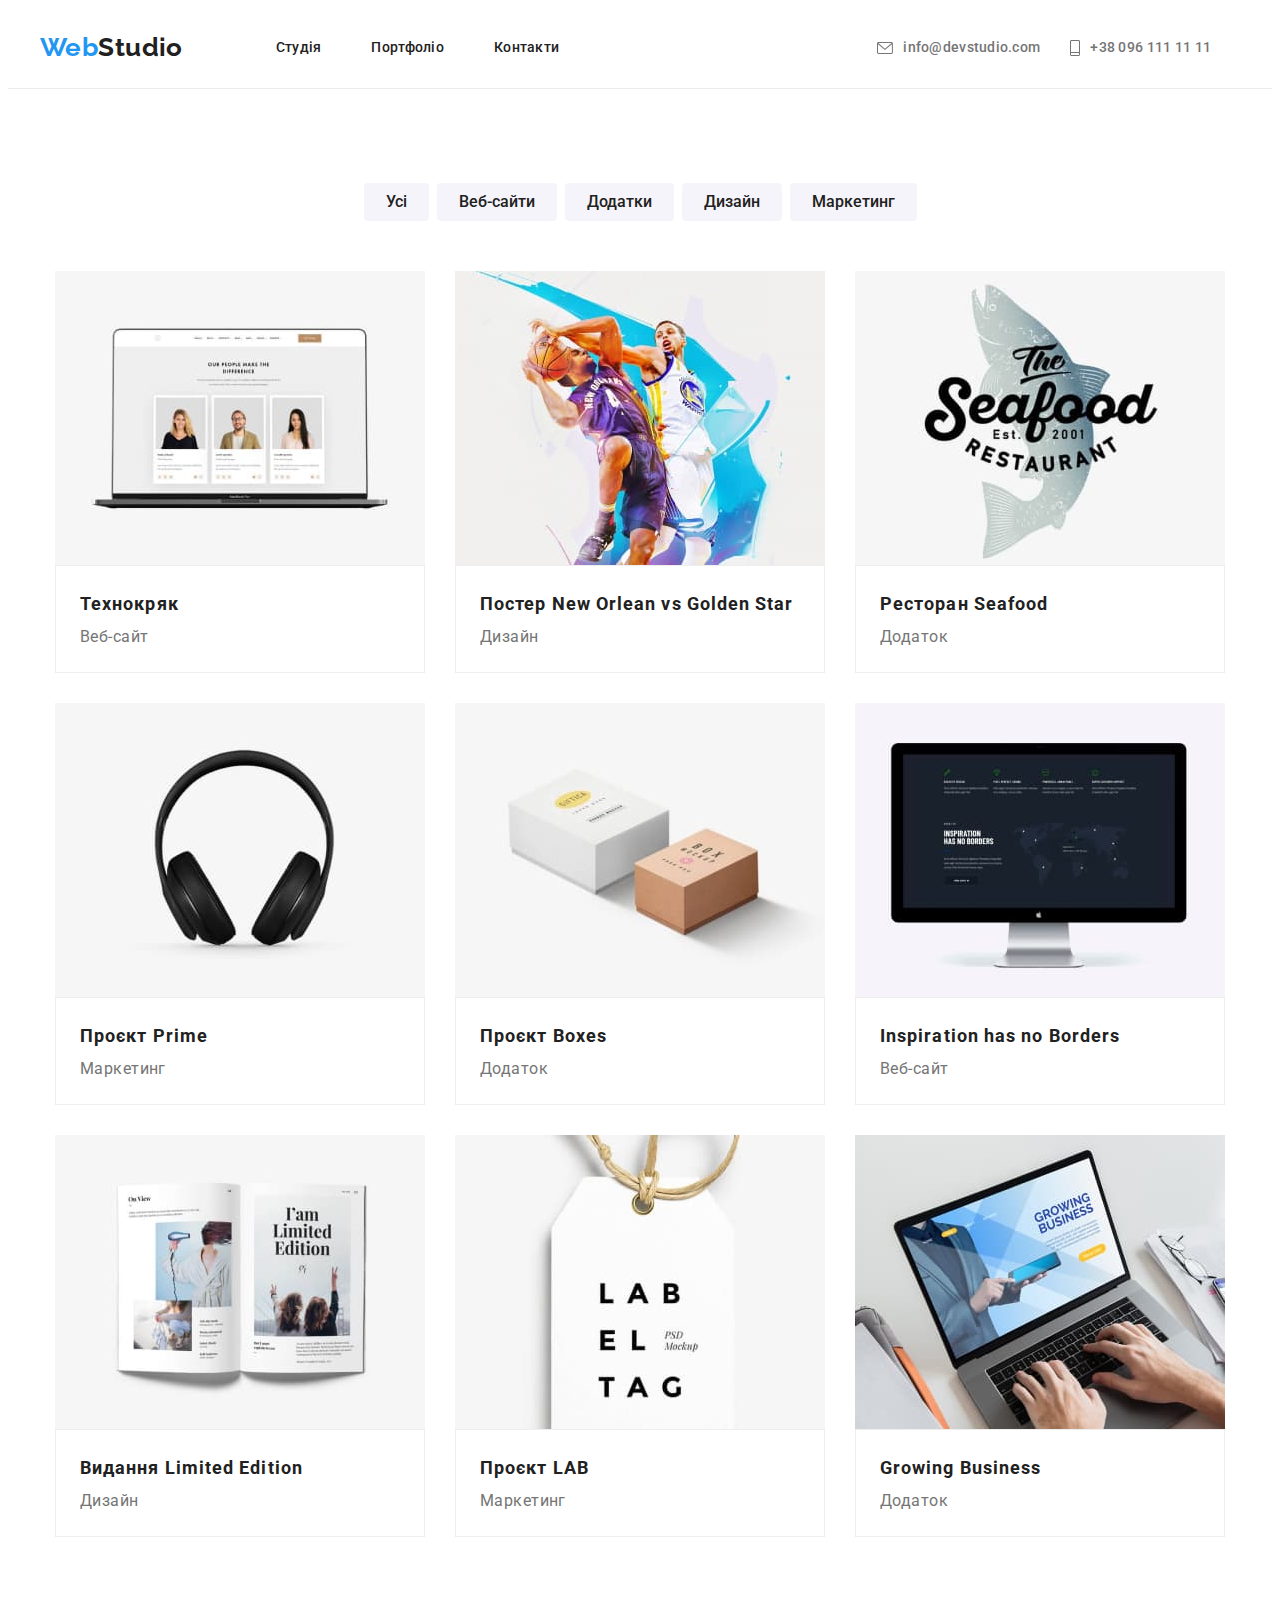
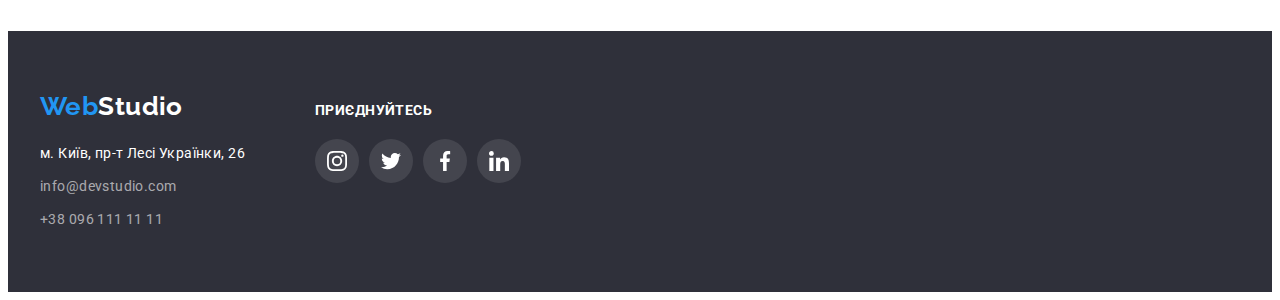
==== portfolio.html @ e4511b5a "Start" ====
<!DOCTYPE html>
<html lang="uk">
    <head>
        <meta charset="UTF-8">
        <meta http-equiv="X-UA-Compatible" content="IE=edge">
        <meta name="viewport" content="width=device-width, initial-scale=1.0">
        
        <link rel="preconnect" href="https://fonts.googleapis.com">
        <link rel="preconnect" href="https://fonts.gstatic.com" crossorigin>
        <link href="https://fonts.googleapis.com/css2?family=Raleway:wght@700&family=Roboto:wght@400;500;700;900&display=swap" rel="stylesheet">

        <link rel="stylesheet" href="https://cdnjs.cloudflare.com/ajax/libs/modern-normalize/1.1.0/modern-normalize.min.css" integrity="sha512-wpPYUAdjBVSE4KJnH1VR1HeZfpl1ub8YT/NKx4PuQ5NmX2tKuGu6U/JRp5y+Y8XG2tV+wKQpNHVUX03MfMFn9Q==" crossorigin="anonymous" referrerpolicy="no-referrer" />

        <link rel="stylesheet" href="./styles/styles.css">

        <title>WebStudio</title>
    </head>

    <body>
      <header class="header">
        <div class="container">
          <nav class="header-navigation">
            <a class="logo header-logo" href="index.html"> Web<span class="word-studio-1">Studio</span></a>
              <ul class="header-list">
                <li class="header-item"><a class="header-link" href="index.html">Студія</a></li>
                <li class="header-item"><a class="header-link portfolio" href="portfolio.html">Портфоліо</a></li>
                <li class="header-item"><a class="header-link" href="#contacts">Контакти</a></li>
              </ul>
  
            <div class="header-contacts">
              <ul class="header-contacts-list">
                <li class="header-contacts-item">
                  <a class="contact-link" href="mailto:info@devstudio.com">
                    <svg width="16" height="12">
                      <use href="./img/icons.svg#icon-mail-icon"></use>
                    </svg>
                      info@devstudio.com
                  </a>
                </li>
                <li class="header-contacts-item">
                  <a class="contact-link" href="tel:+380961111111">
                    <svg width="10" height="16">
                      <use href="./img/icons.svg#icon-phone-icon"></use>
                    </svg>
                      +38 096 111 11 11
                  </a>
                </li>
              </ul>
            </div>
          </nav>
        </div>
      </header>

      <main>
        <section class="project">
          <div class="container filter-container">
            <ul class="filter-list">
              <li class="filter-item"> 
                <button class="filter-btn" type="button"> <span class="btn-title">Усі</span></button>
              </li>
              <li class="filter-item">
                <button class="filter-btn" type="button"> <span class="btn-title">Веб-сайти</span></button>
              </li>
              <li class="filter-item">
                <button class="filter-btn" type="button"> <span class="btn-title">Додатки</span></button>
              </li>
              <li class="filter-item">
                <button class="filter-btn" type="button"> <span class="btn-title">Дизайн</span></button>
              </li>
              <li class="filter-item">
                <button class="filter-btn" type="button"> <span class="btn-title">Маркетинг</span></button>        
              </li>
            </ul>
          </div>

          <div class="container">       
            <ul class="project-list">
              <li class="project-item">
                <a class="project-link" href="">
                  <div class="project-card">
                      <img src="./img-portfolio/portfolio-1.jpg" alt="Візуальне зображення сайту Технокряк" width="370" height="294">
                    <div class="portfolio-description">
                      <h3 class="project-name">Технокряк</h3> 
                      <p class="project-type">Веб-сайт</p>
                    </div>
                  </div>
                </a>
              </li>

              <li class="project-item">
                <a class="project-link" href="">
                  <div class="project-card">
                      <img src="./img-portfolio/portfolio-2.jpg" alt="Баскетболіст New Orlean та Golden Star" width="370" height="294"> 
                    <div class="portfolio-description">
                      <h3 class="project-name">Постер New Orlean vs Golden Star</h3> 
                      <p class="project-type">Дизайн</p>
                    </div>
                  </div>
                </a>
              </li>

              <li class="project-item">
                <a class="project-link" href="">
                  <div class="project-card">
                      <img src="./img-portfolio/portfolio-3.jpg" alt="Візуальне зображення ресторан Seafood на фоні форелі" width="370" height="294"> 
                    <div class="portfolio-description">
                      <h3 class="project-name">Ресторан Seafood</h3> 
                      <p class="project-type">Додаток</p>
                    </div>
                  </div>
                </a>
              </li>

              <li class="project-item">
                <a class="project-link" href="">
                  <div class="project-card">
                      <img src="./img-portfolio/portfolio-4.jpg" alt="Чорні навушників" width="370" height="294"> 
                    <div class="portfolio-description">
                      <h3 class="project-name">Проєкт Prime</h3> 
                      <p class="project-type">Маркетинг</p>
                    </div>
                  </div>
                </a>
              </li>

              <li class="project-item">
                <a class="project-link" href="">
                  <div class="project-card">
                      <img src="./img-portfolio/portfolio-5.jpg" alt="Білий та коричневий підручники" width="370" height="294"> 
                    <div class="portfolio-description">
                      <h3 class="project-name">Проєкт Boxes</h3> 
                      <p class="project-type">Додаток</p>
                    </div>
                  </div>
                </a>
              </li>

              <li class="project-item">
                <a class="project-link" href="">
                  <div class="project-card">
                      <img src="./img-portfolio/portfolio-6.jpg" alt="Монітор iMac з візуальним зображенням сайту Inspiration has no Borders" width="370" height="294"> 
                    <div class="portfolio-description">
                      <h3 class="project-name">Inspiration has no Borders</h3> 
                      <p class="project-type">Веб-сайт</p>
                    </div>
                  </div>
                </a>
              </li>

              <li class="project-item">
                <a class="project-link" href="">
                  <div class="project-card">
                      <img src="./img-portfolio/portfolio-7.jpg" alt="Дві розгорнуті сторінки журналу Limited Edition" width="370" height="294"> 
                    <div class="portfolio-description">
                      <h3 class="project-name">Видання Limited Edition</h3> 
                      <p class="project-type">Дизайн</p>
                    </div>
                  </div >
                </a>
              </li>

              <li class="project-item">
                <a class="project-link" href="">
                  <div class="project-card">
                      <img src="./img-portfolio/portfolio-8.jpg" alt="Біла паперова бірка з логотипом LAB" width="370" height="294"> 
                    <div class="portfolio-description">
                      <h3 class="project-name">Проєкт LAB</h3> 
                      <p class="project-type">Маркетинг</p>
                    </div>
                  </div>
                </a>
              </li>

              <li class="project-item">
                <a class="project-link" href="">
                  <div class="project-card">
                      <img src="./img-portfolio/portfolio-9.jpg" alt="Візуальне зображення роботи за комп'ютером з сайтом Growing Business" width="370" height="294"> 
                    <div class="portfolio-description">
                      <h3 class="project-name">Growing Business</h3> 
                      <p class="project-type">Додаток</p>
                    </div>
                  </div>
                </a>
              </li>
            </ul>
          </div>  
        </section>   
      </main>

      <footer>
        <div class="footer-container container">
          <div class="footer-logo-contacts">
            <a class="logo footer-logo" href="index.html"> Web<span class="word-studio-2">Studio</span></a>
              <address id="contacts">
                <ul>
                  <li class="contact-item"><a class="adds" href="https://goo.gl/maps/CPtrU1FHBa2aNyZL9" target="_blank" rel="noopener noreferrer nofollow" >м. Київ, пр-т Лесі Українки, 26 </a></li>
                  <li class="contact-item"><a class="footer-contact-link" href="mailto:info@devstudio.com">info@devstudio.com</a></li>
                  <li class="contact-item"><a class="footer-contact-link" href="tel:+380961111111">+38 096 111 11 11</a></li>
                </ul>
              </address>
          </div>

          <div class="footer-soc-networks">
            <h3 class="footer-soc-title">приєднуйтесь</h3>
              <ul class="footer-soc-list">
                <li class="footer-soc-item">
                  <a href="" class="footer-soc-link">
                    <svg class="footer-soc-icon" width="20" height="20">
                      <use href="./img/icons.svg#icon-instagram"></use>
                    </svg>
                  </a>
                </li>
                <li class="footer-soc-item">
                  <a href="" class="footer-soc-link">
                    <svg class="footer-soc-icon" width="20" height="20">
                      <use href="./img/icons.svg#icon-twitter"></use>
                    </svg>
                  </a>
                </li>
                <li class="footer-soc-item">
                  <a href="" class="footer-soc-link">
                    <svg class="footer-soc-icon" width="20" height="20">
                      <use href="./img/icons.svg#icon-facebook"></use>
                    </svg>
                  </a>
                </li>
                <li class="footer-soc-item">
                  <a href="" class="footer-soc-link">
                    <svg class="footer-soc-icon" width="20" height="20">
                      <use href="./img/icons.svg#icon-linkedin"></use>
                    </svg>
                  </a>
                </li>
              </ul>
          </div>
        </div>
      </footer>
    </body>
</html>
---- styles/styles.css ----
:root {
  --primary-text-color: #757575;
  --secondary-text-color: #212121;
  --white-color:  #FFFFFF;
  --black-color: #000000;
  --background-our-team: #F5F4FA;
  --background-hero-footer: #2F303A;
  --accent-color: #2196F3;
  --button-active: #188CE8;
  --body-color: #F5F5F5;
  --bottom-color: #ECECEC;
  --icon-color: #AFB1B8;
}

body { 
  font-family: 'Roboto', sans-serif;
  font-size: 14px;
  letter-spacing: 0.03em;
  background-color: var(--white-color);
}

p,
h1,
h2,
h3,
h4,
h5,
h6 {
  margin: 0;
}

ul,
ol {
  margin: 0;
  padding-left: 0;
}

button {
  cursor: pointer;
}

address {
  font-style: normal;
}

img {
  display: block;
  max-width: 100%;
  height: auto;
}

a {
  text-decoration: none;
}

ul {
  list-style: none;
}

/*-------------------header-------------------*/

.container {
  width: 1200px;
  padding-left: 15px;
  padding-right: 15px;
  margin: 0 auto;
}

.header {
  background: var(--white-color);
  flex-direction: row;
  border-bottom-width: 1px;
  border-bottom-style: solid;
  border-bottom-color: var(--bottom-color);
}

.header-navigation {
  display: flex;
}

.logo {
  font-family: 'Raleway';
  font-weight: 700;
  font-size: 26px;
  line-height: 1.19;
  color: var(--accent-color);
}

.header-logo{
  padding-top: 24px;
  padding-bottom: 25px;
}

.header-list {
  margin: 32px 318px 32px 93px;
  display: flex;
  gap: 50px;
}

.header-link:hover,
.header-link:focus {
  color: var(--accent-color)
}

.studio:visited,
.portfolio:visited {
  color: var(--accent-color)
}

.word-studio-1 {
  color: var(--secondary-text-color);
}

.header-link {
  font-weight: 500;
  line-height: 1.14;
  letter-spacing: 0.02em;
  display:flex;
  color: var(--secondary-text-color);
  gap: 50px;
}

.header-contacts {
  padding-top: 32px;
  padding-bottom: 32px;
}

.header-contacts-list {
  display: flex;
  gap: 30px;
}

.contact-link {
font-weight: 500;
line-height: 1.14;
letter-spacing: 0.02em;
color: var(--primary-text-color);
fill: currentColor;
display: flex;
align-items:center;
gap: 10px;
}

.contact-link:hover,
.contact-link:focus {
  color: var(--accent-color);
}

/*-------------------hero-------------------*/

.banner {
  background: var(--background-hero-footer);
  padding: 200px 0;
  background-image: linear-gradient(
  rgba(47, 48, 58, 0.4),
  rgba(47, 48, 58, 0.4)),
  url(../img/hero-bg.jpg);
  background-repeat: no-repeat;
  background-position: center;
  background-size: cover;
  max-width: 1600px;
  margin: 0 auto;
}

.banner-title {
  font-weight: 900;
  font-size: 44px; 
  line-height: 1.36; 
  text-align: center;
  letter-spacing: 0.06em;
  text-transform: uppercase;
  color: var(--white-color);
  width: 696px;
  margin: 0 auto;
}

.banner-button {
  border: 0;
  border-radius: 0;
  font-family: 'Roboto';
  font-weight: 700;
  font-size: 16px;
  line-height: 1.88;
  text-align: center;
  letter-spacing: 0.06em;
  color: var(--white-color);
  background: var(--accent-color);
  cursor: pointer;
  margin: 0 auto;
  display: block;
  margin-top: 30px;
  padding: 10px 32px;
  box-shadow: 0px 4px 4px rgba(0, 0, 0, 0.15);
  border-radius: 4px;
}

.banner-button:hover {
  background: var(--button-active);
}

.hero-item {
  width: 270px;
}

.hero-item:nth-child(2),
.hero-item:nth-child(3) {
  height: 224px;
}

.hero-list {
  height: 248px;
  display: flex;
  gap: 30px;
}

.hero-icon-box {
  width: 270px;
  height: 120px;
  margin-bottom: 30px;
  background: var(--background-our-team);
  border-radius: 4px;
  display: flex;
  align-items: center;
  justify-content: center;
}

.hero-icon {
}

.hero-title {
  font-weight: 700;
  font-size: 14px;
  line-height: 1.14;
  text-transform: uppercase;
  color: var(--secondary-text-color);
  margin-bottom: 10px;
}

.hero-text {
  line-height: 1.71;
  color: var(--primary-text-color);
}

.hero {
  padding-top: 94px;
}

.projects,
.partners {
  padding-top: 94px;
  padding-bottom: 94px;
}

.projects-title,
.team-title,
.partners-title {
  font-weight: 700;
  font-size: 36px;
  line-height: 1.17;
  text-align: center;
  color: var(--secondary-text-color);
  margin-bottom: 50px;
}

.projects-list {
  display: flex;
  gap: 30px;
  justify-content: space-evenly;
}

.team-list {
  display: flex;
  gap: 30px;
  justify-content: space-evenly;
}

.team-item {
  box-shadow: 0px 1px 3px rgba(0, 0, 0, 0.12), 0px 1px 1px rgba(0, 0, 0, 0.14), 0px 2px 1px rgba(0, 0, 0, 0.2);
  border-radius: 0px 0px 4px 4px;
  width: calc((100%-90px)/4);
  text-align: center;
}

.team {
  background: var(--background-our-team);
  padding-top: 94px;
  padding-bottom: 94px;
}

.description {
  background: var(--white-color);
  padding-top: 30px;
  padding-bottom: 30px;
  align-items: center;
}

.team-boarder {
  box-shadow: 0px 1px 3px rgba(0, 0, 0, 0.12), 0px 1px 1px rgba(0, 0, 0, 0.14), 0px 2px 1px rgba(0, 0, 0, 0.2);
  border-radius: 0px 0px 4px 4px;
}

.team-name {
  font-weight: 500;
  font-size: 16px;
  line-height: 1.19;
  color: var(--secondary-text-color);
  margin-bottom: 10px;
  padding-left: auto;
  padding-right: auto;
}

.team-position {
  margin-bottom: 16px;
  font-size: 16px;
  line-height: 1.19;
  color: var(--primary-text-color);
}

.team-soc-list {
  display: flex;
  justify-content: center;
  gap: 10px;
}

.team-soc-item {
  width: 44px;
  height: 44px;
}

.team-soc-link {
  width: 100%;
  height: 100%;
  background: var(--white-color);
  border-radius: 50%;
  display: flex;
  align-items: center;
  justify-content: center;
  fill: var(--icon-color);
}

.team-soc-link:hover,
.team-soc-link:focus {
  background-color: var(--accent-color);
  fill: var(--white-color);
}

.partners-list {
  display: flex;
  gap: 30px;
}

.partners-item {
  width: calc((100% - 150px) / 6);
  height: 92px;
}

.partners-link {
  width: 100%;
  height: 100%;
  border: 1px solid var(--icon-color);
  border-radius: 4px;
  display: flex;
  align-items: center;
  justify-content: center;
}

.partners-icon {
  fill: var(--icon-color)
}

.partners-link:hover,
.partners-link:focus {
  border-color: var(--accent-color);
}

.partners-link:hover .partners-icon,
.partners-link:focus .partners-icon{
  fill: var(--accent-color);
}

/*------------------- portfolio -------------------*/

main {
  color: var(--background-our-team);
}

.filter-container {
margin-bottom: 50px;
}

.filter-list {
  display: flex;
  gap: 8px;
  justify-content: center;
}

.filter-btn {
  border: 0;
  border-radius: 0;
  color: var(--secondary-text-color);
  background: var(--background-our-team);
  cursor: pointer;
  margin: 0 auto;
  display: block;
  padding: 6px 22px;
  border-radius: 4px;
}

.filter-btn:hover,
.filter-btn:focus,
.filter-btn:visited {
  color: var(--white-color);
  background-color: var(--accent-color);
  box-shadow: 0px 3px 1px rgba(0, 0, 0, 0.1), 
              0px 1px 2px rgba(0, 0, 0, 0.08), 
              0px 2px 2px rgba(0, 0, 0, 0.12);
}

.btn-title {
  font-family: 'Roboto';
  font-weight: 500;
  font-size: 16px;
  line-height: 1.62;
  text-align: center;
}

.project {
  padding-bottom: 94px;
  padding-top: 94px;
}

.project-list {
  display: flex;
  flex-wrap: wrap;
  justify-content: center;
  gap: 30px;
}

.portfolio-description {
  background: var(--white-color);
  padding: 20px 24px;
  border: 1px solid #EEEEEE;
}

.project-name {
  font-weight: 700;
  font-size: 18px;
  line-height: 2.0;
  letter-spacing: 0.06em;
  color: var(--secondary-text-color);
}

.project-type {
  font-size: 16px;
  line-height: 1.88;
  color: var(--primary-text-color); 
}

.project-card:hover,
.project-card:focus {
  box-shadow: 0px 1px 1px rgba(0, 0, 0, 0.12), 
              0px 4px 4px rgba(0, 0, 0, 0.06), 
              1px 4px 6px rgba(0, 0, 0, 0.16);
}

/*-------------------footer-------------------*/

footer {
  background: var(--background-hero-footer);
  padding-top: 60px;
  padding-bottom: 60px;
}

.footer-container {
  display: flex;
  align-items: baseline;
}

.footer-soc-networks {
  padding-left: 70px;
}

.word-studio-2 {
  color: var(--white-color);
}

.footer-logo {
  display: block;
  margin-bottom: 20px;
}

address{
  display: flex;
  gap: 70px;
}

.contact-item:not(:last-child) {
  margin-bottom: 9px;
}

.footer-contact-link {
  font-style: normal;
  font-weight: 400;
  line-height: 1.71;
  color: rgba(255, 255, 255, 0.6);
}

.footer-contact-link:hover,
.footer-contact-link:focus {
  color: var(--accent-color);
}

.adds {
  font-style: normal;
  line-height: 1.71;
  color: var(--white-color);
}

.adds:hover,
.adds:focus {
  color: var(--accent-color);
}

.footer-soc-networks {
}

.footer-soc-title {
font-weight: 700;
font-size: 14px;
line-height: 1.14;
text-transform: uppercase;
color: var(--white-color);
margin-bottom: 20px;
}

.footer-soc-list {
  display: flex;
  justify-content: center;
  gap: 10px;
}

.footer-soc-item {
  width: 44px;
  height: 44px;
}

.footer-soc-link {
  width: 100%;
  height: 100%;
  background: rgba(255, 255, 255, 0.1);
  border-radius: 50%;
  display: flex;
  align-items: center;
  justify-content: center;
  fill: var(--white-color);
}

.footer-soc-link:hover,
.footer-soc-link:focus {
  background-color: var(--accent-color);
  fill: var(--white-color);
}
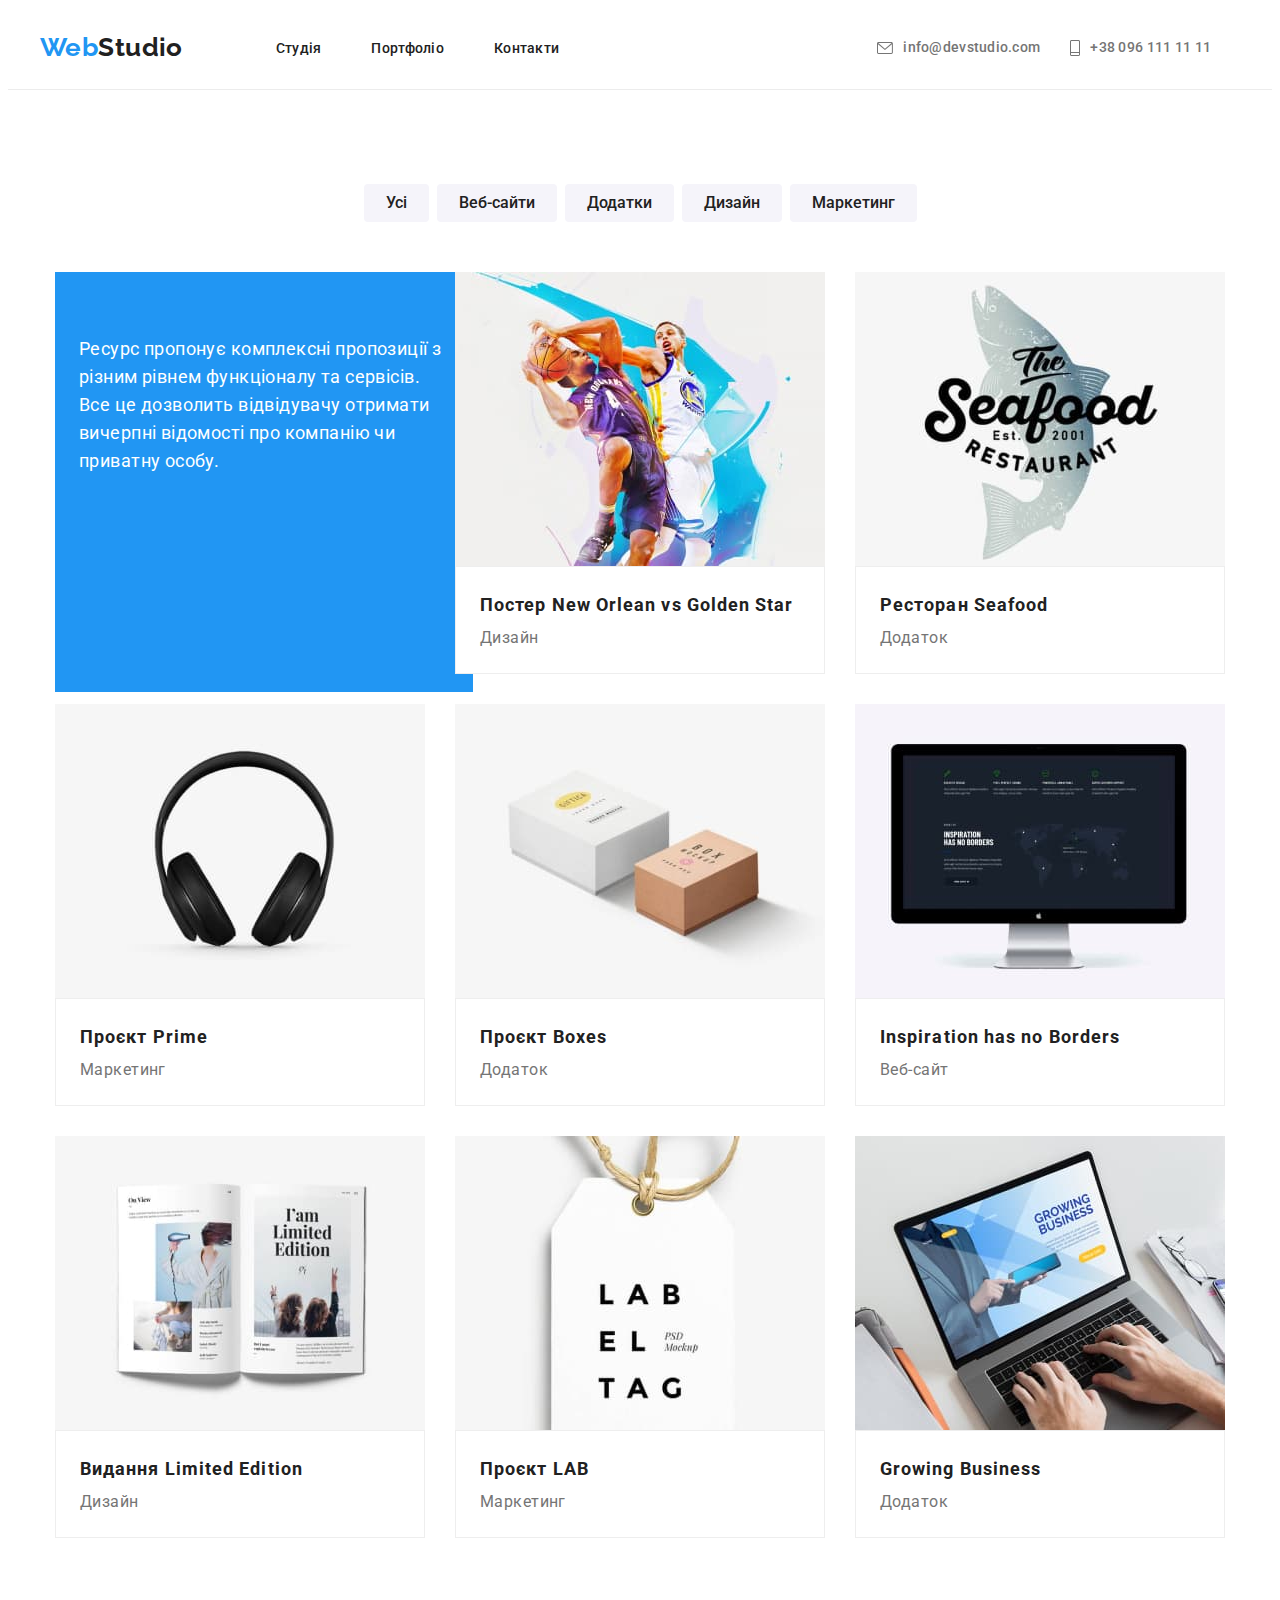
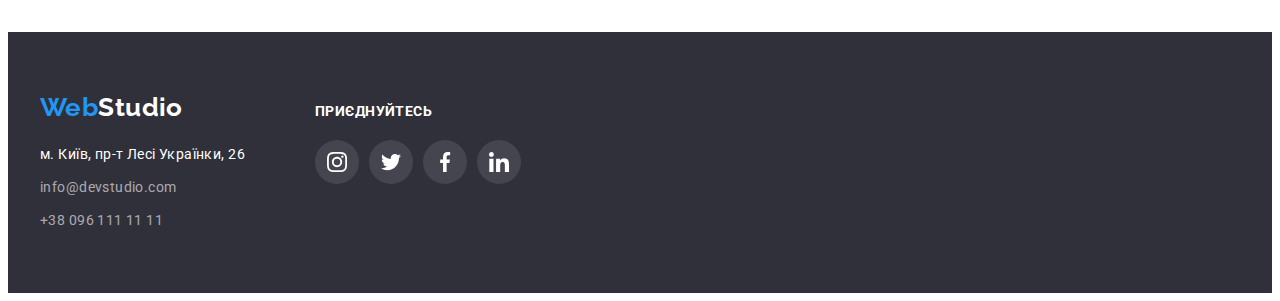
==== commit 3a34be6c: "v0.1" ====
--- a/portfolio.html
+++ b/portfolio.html
@@ -82,6 +82,7 @@
                     <div class="portfolio-description">
                       <h3 class="project-name">Технокряк</h3> 
                       <p class="project-type">Веб-сайт</p>
+                      <p class="about-project">Ресурс пропонує комплексні пропозиції з різним рівнем функціоналу та сервісів. Все це дозволить відвідувачу отримати вичерпні відомості про компанію чи приватну особу.</p>
                     </div>
                   </div>
                 </a>
--- a/styles/styles.css
+++ b/styles/styles.css
@@ -102,9 +102,20 @@
   color: var(--accent-color)
 }
 
+.header-link:hover::after,
+.header-link:focus::after {
+  content: '';
+  display: block;
+  width: 100%;
+  height: 4px;
+  background-color: var(--accent-color);
+  margin-top: 28px;
+  position: absolute;
+}
+
 .studio:visited,
 .portfolio:visited {
-  color: var(--accent-color)
+  color: var(--accent-color);
 }
 
 .word-studio-1 {
@@ -115,9 +126,9 @@
   font-weight: 500;
   line-height: 1.14;
   letter-spacing: 0.02em;
-  display:flex;
   color: var(--secondary-text-color);
   gap: 50px;
+  position: relative;
 }
 
 .header-contacts {
@@ -268,6 +279,23 @@
   justify-content: space-evenly;
 }
 
+.projects-item {
+  position: relative;
+}
+
+.projects-card {
+  width: 100%;
+  height: 70px;
+  background: rgba(47, 48, 58, 0.8);
+  text-transform: uppercase;
+  color: var(--white-color);
+  display: flex;
+  align-items: center;
+  justify-content: center;
+  position: absolute;
+  bottom: 0%;
+}
+
 .team-list {
   display: flex;
   gap: 30px;
@@ -456,6 +484,23 @@
   color: var(--primary-text-color); 
 }
 
+.project-item {
+  position: relative;
+}
+
+.about-project {
+  width: 370px;
+  height: 294px;
+  font-size: 18px;
+  line-height: 1.56;
+  color: var(--white-color);
+  background-color: var(--accent-color);
+  position: absolute;
+  top: 0%;
+  left: 0%;
+  padding: 63px 24px;
+}
+
 .project-card:hover,
 .project-card:focus {
   box-shadow: 0px 1px 1px rgba(0, 0, 0, 0.12), 
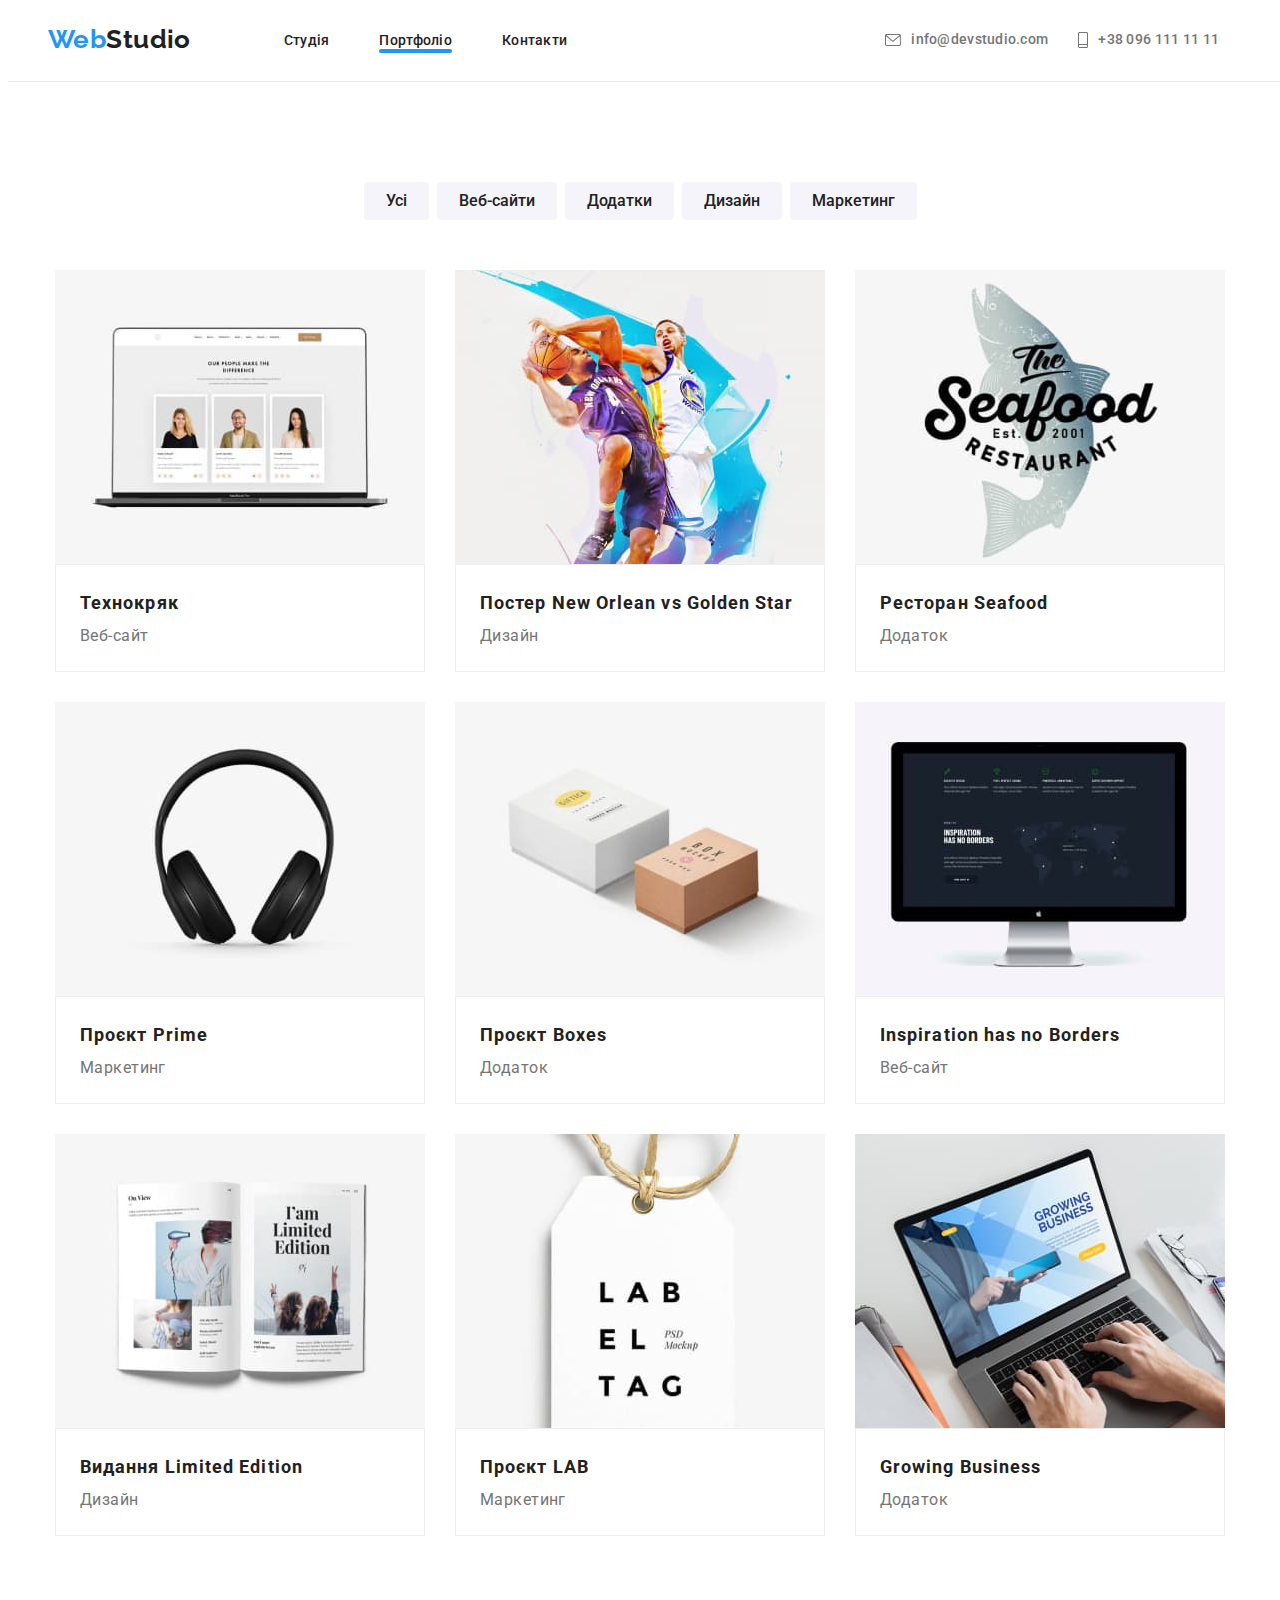
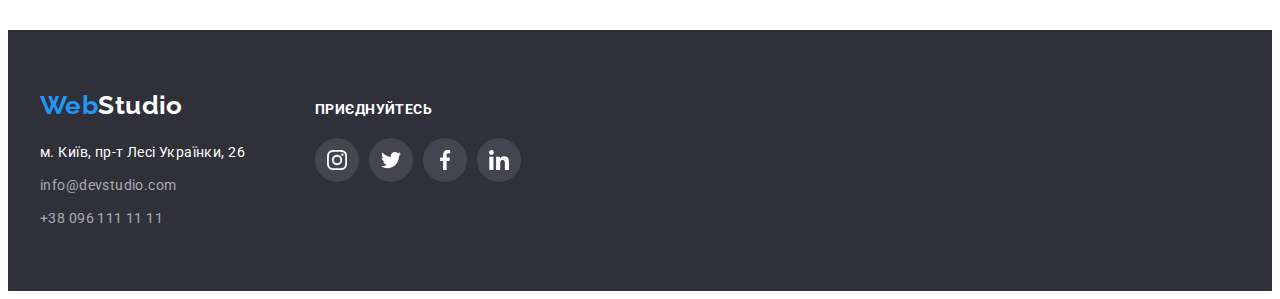
==== commit f3f2cc75: "v0.2" ====
--- a/portfolio.html
+++ b/portfolio.html
@@ -23,7 +23,7 @@
             <a class="logo header-logo" href="index.html"> Web<span class="word-studio-1">Studio</span></a>
               <ul class="header-list">
                 <li class="header-item"><a class="header-link" href="index.html">Студія</a></li>
-                <li class="header-item"><a class="header-link portfolio" href="portfolio.html">Портфоліо</a></li>
+                <li class="header-item"><a class="header-link current" href="portfolio.html">Портфоліо</a></li>
                 <li class="header-item"><a class="header-link" href="#contacts">Контакти</a></li>
               </ul>
   
@@ -78,20 +78,25 @@
               <li class="project-item">
                 <a class="project-link" href="">
                   <div class="project-card">
-                      <img src="./img-portfolio/portfolio-1.jpg" alt="Візуальне зображення сайту Технокряк" width="370" height="294">
+                      <div class="project-definition">
+                        <img src="./img-portfolio/portfolio-1.jpg" alt="Візуальне зображення сайту Технокряк" width="370" height="294">
+                        <p class="definition-text">Ресурс пропонує комплексні пропозиції з різним рівнем функціоналу та сервісів. Все це дозволить відвідувачу отримати вичерпні відомості про компанію чи приватну особу.</p>
+                      </div>
                     <div class="portfolio-description">
                       <h3 class="project-name">Технокряк</h3> 
                       <p class="project-type">Веб-сайт</p>
-                      <p class="about-project">Ресурс пропонує комплексні пропозиції з різним рівнем функціоналу та сервісів. Все це дозволить відвідувачу отримати вичерпні відомості про компанію чи приватну особу.</p>
-                    </div>
-                  </div>
-                </a>
-              </li>
-
-              <li class="project-item">
-                <a class="project-link" href="">
-                  <div class="project-card">
-                      <img src="./img-portfolio/portfolio-2.jpg" alt="Баскетболіст New Orlean та Golden Star" width="370" height="294"> 
+                    </div>
+                  </div>
+                </a>
+              </li>
+
+              <li class="project-item">
+                <a class="project-link" href="">
+                  <div class="project-card">
+                    <div class="project-definition">
+                        <img src="./img-portfolio/portfolio-2.jpg" alt="Баскетболіст New Orlean та Golden Star" width="370" height="294">
+                        <p class="definition-text">Ресурс пропонує комплексні пропозиції з різним рівнем функціоналу та сервісів. Все це дозволить відвідувачу отримати вичерпні відомості про компанію чи приватну особу.</p>
+                      </div>
                     <div class="portfolio-description">
                       <h3 class="project-name">Постер New Orlean vs Golden Star</h3> 
                       <p class="project-type">Дизайн</p>
@@ -103,7 +108,10 @@
               <li class="project-item">
                 <a class="project-link" href="">
                   <div class="project-card">
-                      <img src="./img-portfolio/portfolio-3.jpg" alt="Візуальне зображення ресторан Seafood на фоні форелі" width="370" height="294"> 
+                    <div class="project-definition">
+                        <img src="./img-portfolio/portfolio-3.jpg" alt="Візуальне зображення ресторан Seafood на фоні форелі" width="370" height="294">
+                        <p class="definition-text">Ресурс пропонує комплексні пропозиції з різним рівнем функціоналу та сервісів. Все це дозволить відвідувачу отримати вичерпні відомості про компанію чи приватну особу.</p>
+                      </div>
                     <div class="portfolio-description">
                       <h3 class="project-name">Ресторан Seafood</h3> 
                       <p class="project-type">Додаток</p>
@@ -115,7 +123,10 @@
               <li class="project-item">
                 <a class="project-link" href="">
                   <div class="project-card">
-                      <img src="./img-portfolio/portfolio-4.jpg" alt="Чорні навушників" width="370" height="294"> 
+                    <div class="project-definition">
+                        <img src="./img-portfolio/portfolio-4.jpg" alt="Чорні навушників" width="370" height="294">
+                        <p class="definition-text">Ресурс пропонує комплексні пропозиції з різним рівнем функціоналу та сервісів. Все це дозволить відвідувачу отримати вичерпні відомості про компанію чи приватну особу.</p>
+                      </div>
                     <div class="portfolio-description">
                       <h3 class="project-name">Проєкт Prime</h3> 
                       <p class="project-type">Маркетинг</p>
@@ -127,7 +138,10 @@
               <li class="project-item">
                 <a class="project-link" href="">
                   <div class="project-card">
-                      <img src="./img-portfolio/portfolio-5.jpg" alt="Білий та коричневий підручники" width="370" height="294"> 
+                    <div class="project-definition">
+                        <img src="./img-portfolio/portfolio-5.jpg" alt="Білий та коричневий підручники" width="370" height="294">
+                        <p class="definition-text">Ресурс пропонує комплексні пропозиції з різним рівнем функціоналу та сервісів. Все це дозволить відвідувачу отримати вичерпні відомості про компанію чи приватну особу.</p>
+                      </div>
                     <div class="portfolio-description">
                       <h3 class="project-name">Проєкт Boxes</h3> 
                       <p class="project-type">Додаток</p>
@@ -139,7 +153,10 @@
               <li class="project-item">
                 <a class="project-link" href="">
                   <div class="project-card">
-                      <img src="./img-portfolio/portfolio-6.jpg" alt="Монітор iMac з візуальним зображенням сайту Inspiration has no Borders" width="370" height="294"> 
+                    <div class="project-definition">
+                        <img src="./img-portfolio/portfolio-6.jpg" alt="Монітор iMac з візуальним зображенням сайту Inspiration has no Borders" width="370" height="294">
+                        <p class="definition-text">Ресурс пропонує комплексні пропозиції з різним рівнем функціоналу та сервісів. Все це дозволить відвідувачу отримати вичерпні відомості про компанію чи приватну особу.</p>
+                      </div>
                     <div class="portfolio-description">
                       <h3 class="project-name">Inspiration has no Borders</h3> 
                       <p class="project-type">Веб-сайт</p>
@@ -151,7 +168,10 @@
               <li class="project-item">
                 <a class="project-link" href="">
                   <div class="project-card">
-                      <img src="./img-portfolio/portfolio-7.jpg" alt="Дві розгорнуті сторінки журналу Limited Edition" width="370" height="294"> 
+                    <div class="project-definition">
+                        <img src="./img-portfolio/portfolio-7.jpg" alt="Дві розгорнуті сторінки журналу Limited Edition" width="370" height="294">
+                        <p class="definition-text">Ресурс пропонує комплексні пропозиції з різним рівнем функціоналу та сервісів. Все це дозволить відвідувачу отримати вичерпні відомості про компанію чи приватну особу.</p>
+                      </div>
                     <div class="portfolio-description">
                       <h3 class="project-name">Видання Limited Edition</h3> 
                       <p class="project-type">Дизайн</p>
@@ -163,7 +183,10 @@
               <li class="project-item">
                 <a class="project-link" href="">
                   <div class="project-card">
-                      <img src="./img-portfolio/portfolio-8.jpg" alt="Біла паперова бірка з логотипом LAB" width="370" height="294"> 
+                    <div class="project-definition">
+                        <img src="./img-portfolio/portfolio-8.jpg" alt="Біла паперова бірка з логотипом LAB" width="370" height="294">
+                        <p class="definition-text">Ресурс пропонує комплексні пропозиції з різним рівнем функціоналу та сервісів. Все це дозволить відвідувачу отримати вичерпні відомості про компанію чи приватну особу.</p>
+                      </div>
                     <div class="portfolio-description">
                       <h3 class="project-name">Проєкт LAB</h3> 
                       <p class="project-type">Маркетинг</p>
@@ -175,7 +198,10 @@
               <li class="project-item">
                 <a class="project-link" href="">
                   <div class="project-card">
-                      <img src="./img-portfolio/portfolio-9.jpg" alt="Візуальне зображення роботи за комп'ютером з сайтом Growing Business" width="370" height="294"> 
+                    <div class="project-definition">
+                        <img src="./img-portfolio/portfolio-9.jpg" alt="Візуальне зображення роботи за комп'ютером з сайтом Growing Business" width="370" height="294">
+                        <p class="definition-text">Ресурс пропонує комплексні пропозиції з різним рівнем функціоналу та сервісів. Все це дозволить відвідувачу отримати вичерпні відомості про компанію чи приватну особу.</p>
+                      </div>
                     <div class="portfolio-description">
                       <h3 class="project-name">Growing Business</h3> 
                       <p class="project-type">Додаток</p>
--- a/styles/styles.css
+++ b/styles/styles.css
@@ -10,6 +10,7 @@
   --body-color: #F5F5F5;
   --bottom-color: #ECECEC;
   --icon-color: #AFB1B8;
+  --portfolio-definition: rgba(33, 150, 243, 0.9);
 }
 
 body { 
@@ -17,6 +18,7 @@
   font-size: 14px;
   letter-spacing: 0.03em;
   background-color: var(--white-color);
+  padding-top: 80px;
 }
 
 p,
@@ -72,6 +74,10 @@
   border-bottom-width: 1px;
   border-bottom-style: solid;
   border-bottom-color: var(--bottom-color);
+  position: fixed;
+  width: 100%;
+  top: 0;
+  z-index: 5;
 }
 
 .header-navigation {
@@ -92,16 +98,18 @@
 }
 
 .header-list {
-  margin: 32px 318px 32px 93px;
+  padding: 32px 318px 32px 93px;
   display: flex;
   gap: 50px;
 }
 
 .header-link:hover,
-.header-link:focus {
+.header-link:focus,
+.current:visited {
   color: var(--accent-color)
 }
 
+.current::after,
 .header-link:hover::after,
 .header-link:focus::after {
   content: '';
@@ -109,13 +117,9 @@
   width: 100%;
   height: 4px;
   background-color: var(--accent-color);
-  margin-top: 28px;
+  border-radius: 2px;
+  bottom 0;
   position: absolute;
-}
-
-.studio:visited,
-.portfolio:visited {
-  color: var(--accent-color);
 }
 
 .word-studio-1 {
@@ -279,21 +283,21 @@
   justify-content: space-evenly;
 }
 
-.projects-item {
+.projects-card {
   position: relative;
 }
 
-.projects-card {
+.projects-description {
+  position: absolute;
+  bottom: 0;
+  display: flex;
+  align-items: center;
+  justify-content: center;
   width: 100%;
   height: 70px;
   background: rgba(47, 48, 58, 0.8);
   text-transform: uppercase;
   color: var(--white-color);
-  display: flex;
-  align-items: center;
-  justify-content: center;
-  position: absolute;
-  bottom: 0%;
 }
 
 .team-list {
@@ -484,21 +488,34 @@
   color: var(--primary-text-color); 
 }
 
-.project-item {
+.project-definition {
   position: relative;
 }
 
-.about-project {
-  width: 370px;
-  height: 294px;
+.project-definition::before {
+  content: '';
+  display: inline-block;
+  width: 100%;
+  height: 100%;
+  background-color: var(--portfolio-definition);
+  position: absolute;
+  opacity: 0;
+}
+
+.project-definition:hover::before,
+.definition-text:hover {
+  opacity: 1;
+}
+
+.definition-text {
+  position: absolute;
+  top: 0;
+  left: 0;
   font-size: 18px;
   line-height: 1.56;
   color: var(--white-color);
-  background-color: var(--accent-color);
-  position: absolute;
-  top: 0%;
-  left: 0%;
   padding: 63px 24px;
+  opacity: 0;
 }
 
 .project-card:hover,
